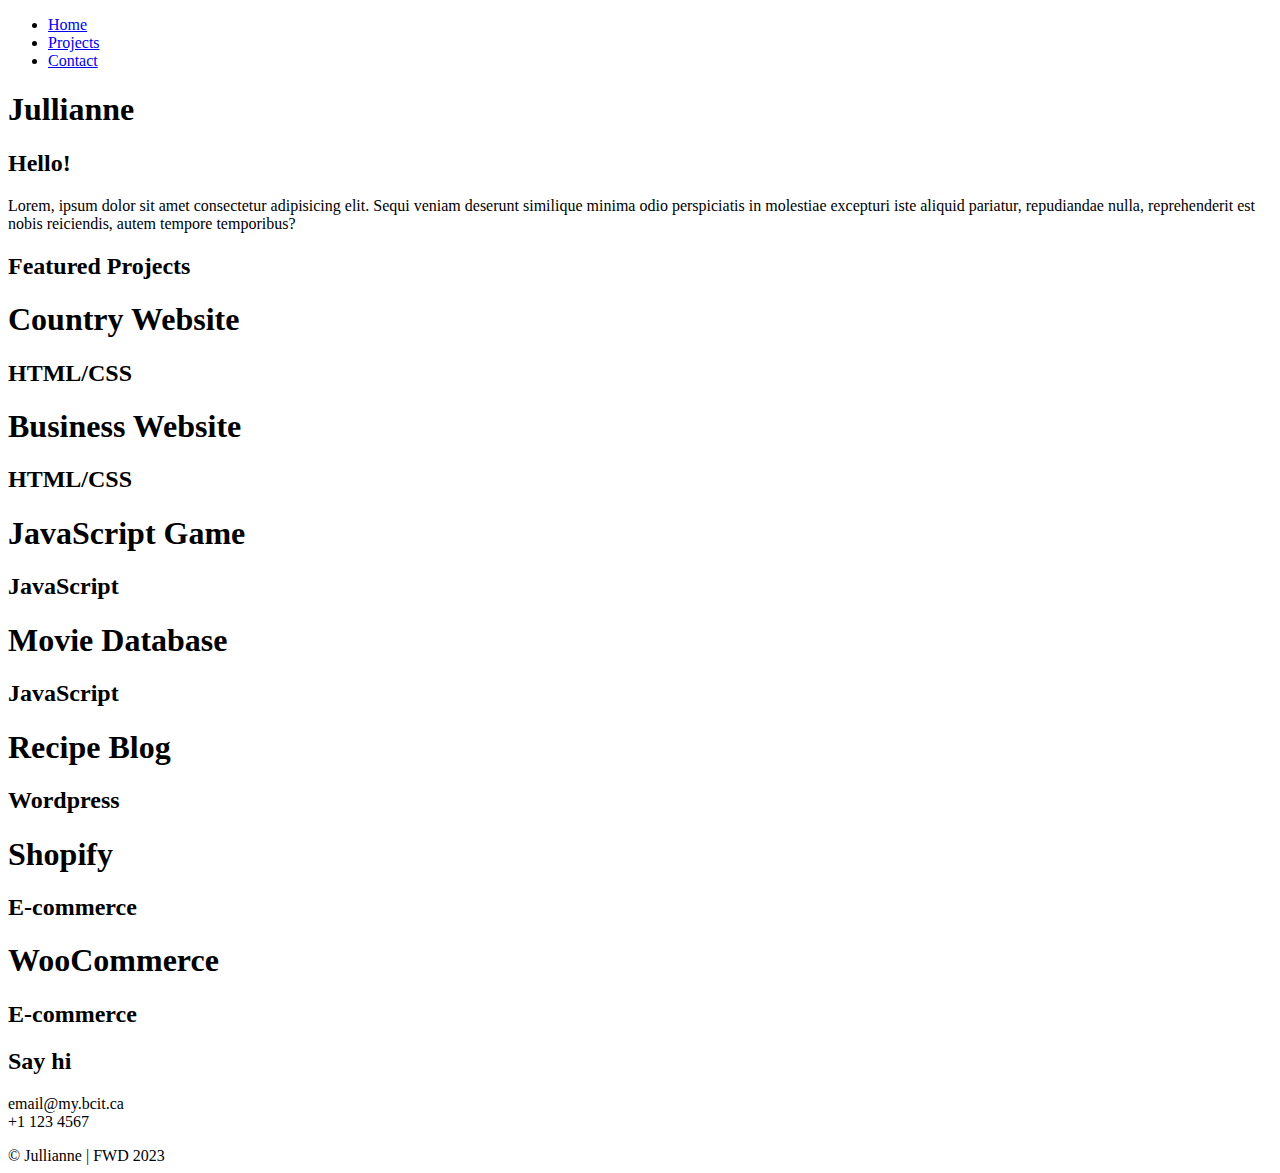
==== index.html @ 042ab546 "Add files via upload" ====
<!DOCTYPE html>
<html lang="en">
<head>
    <meta charset="UTF-8">
    <meta http-equiv="X-UA-Compatible" content="IE=edge">
    <meta name="viewport" content="width=device-width, initial-scale=1.0">
    <title>Jullianne</title>
    <link rel="preconnect" href="https://fonts.googleapis.com">
    <link rel="preconnect" href="https://fonts.gstatic.com" crossorigin>
    <link href="https://fonts.googleapis.com/css2?family=Martian+Mono:wght@400;700&family=Work+Sans&display=swap" rel="stylesheet">
    <link rel="stylesheet" href="styles/normalize-fwd-mod.css">
    <link rel="stylesheet" href="styles/styles.css">
   
</head>

<body>
    <header>
        <nav class="main-nav">
            <ul>
                <li><a href="#about">Home</a></li>
                <li><a href="#proj">Projects</a></li>
                <li><a href="#contact">Contact</a></li>
            </ul>
        </nav>
    </header>
    
    <main>
        <section id="about">
            <h1>Jullianne</h1>
            <h2>Hello!</h2>
            <p>Lorem, ipsum dolor sit amet consectetur adipisicing elit. Sequi veniam deserunt similique minima odio perspiciatis in molestiae excepturi iste aliquid pariatur, repudiandae nulla, reprehenderit est nobis reiciendis, autem tempore temporibus?</p>
        </section>

        <section id="proj">
            <h2>Featured Projects</h2>
            <article>
                <h1>Country Website</h1>
                <h2>HTML/CSS</h2>
            </article>
            <article>
                <h1>Business Website</h1>
                <h2>HTML/CSS</h2>
            </article>
            <article>
                <h1>JavaScript Game</h1>
                <h2>JavaScript</h2>
            </article>
            <article>
                <h1>Movie Database</h1>
                <h2>JavaScript</h2>
            </article>
            <article>
                <h1>Recipe Blog</h1>
                <h2>Wordpress</h2>
            </article>
            <article>
                <h1>Shopify</h1>
                <h2>E-commerce</h2>
            </article>
            <article>
                <h1>WooCommerce</h1>
                <h2>E-commerce</h2>
            </article>



            
        </section>

        <section id="contact">
            <h2>Say hi</h2>
            <p>email@my.bcit.ca<br>+1 123 4567</p>

        </section>


    </main>
    
    <footer>
        © Jullianne | FWD 2023
    </footer>

</body>

</html>
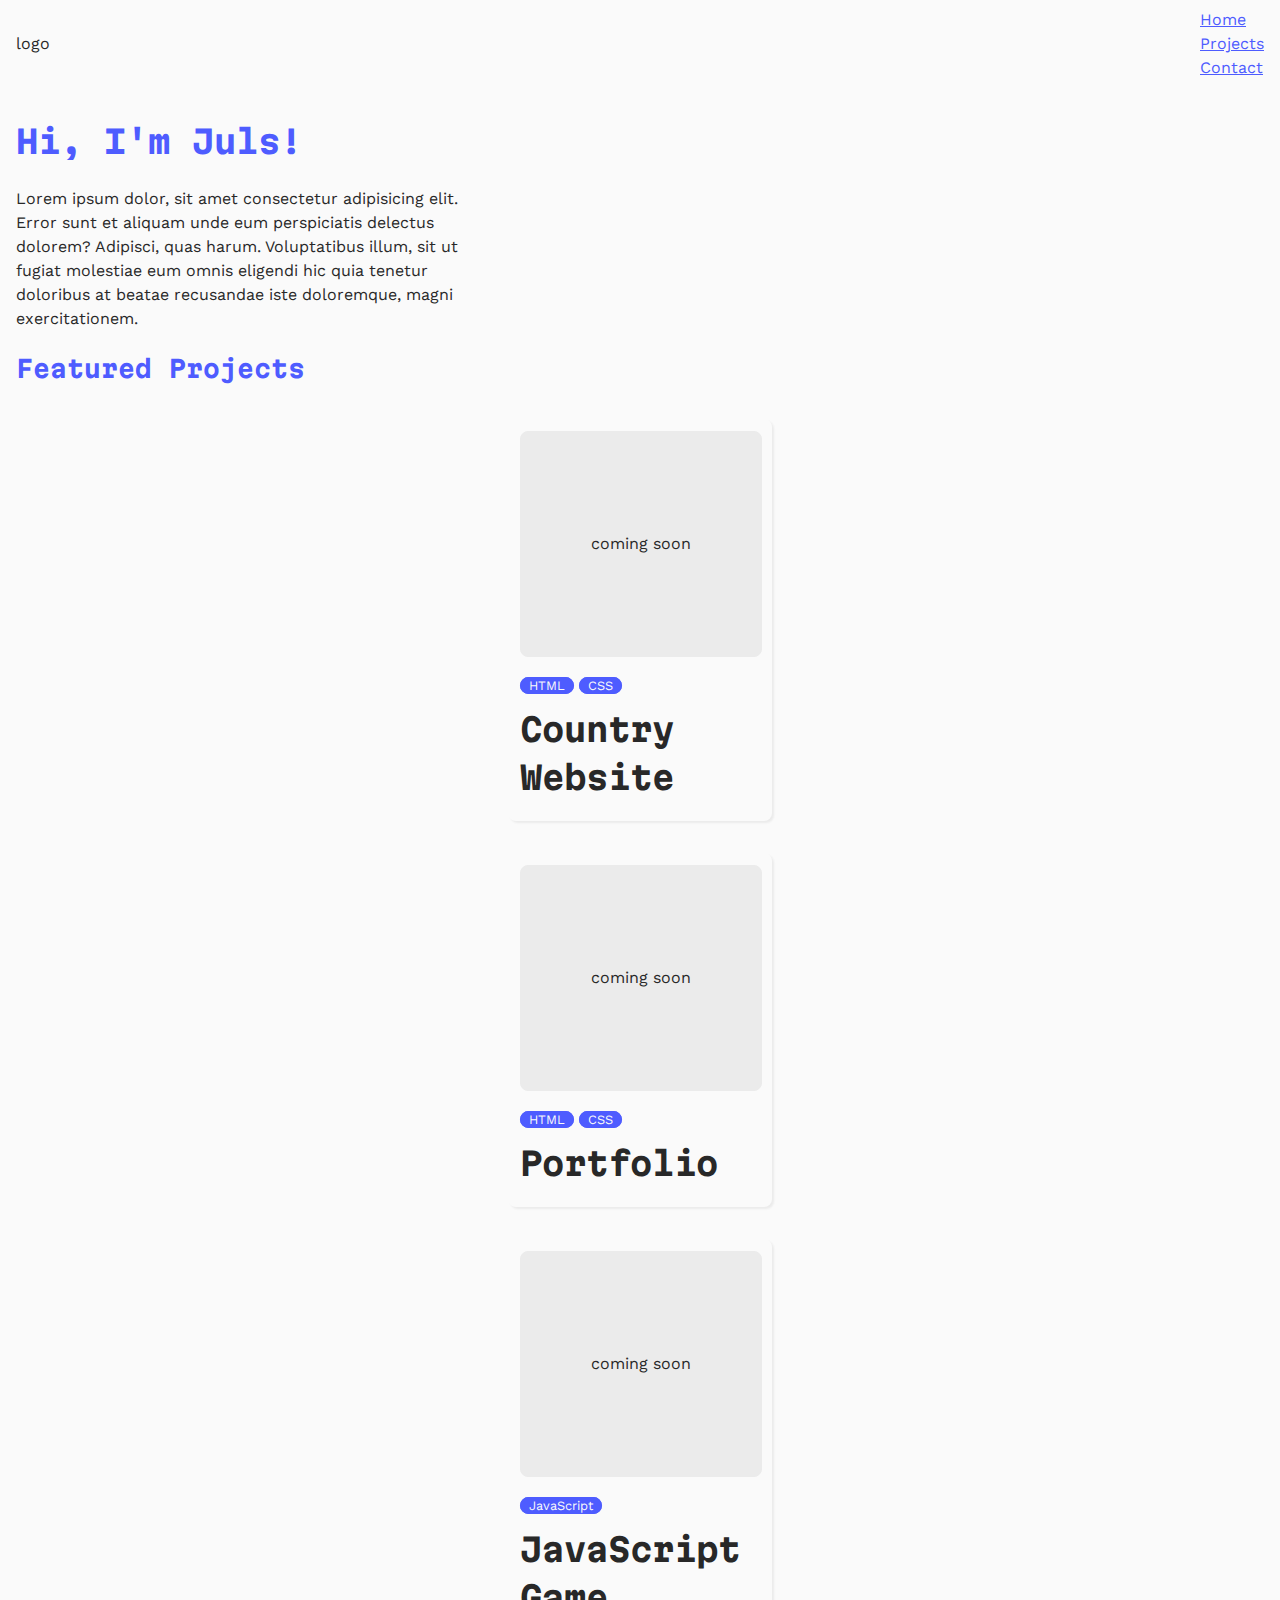
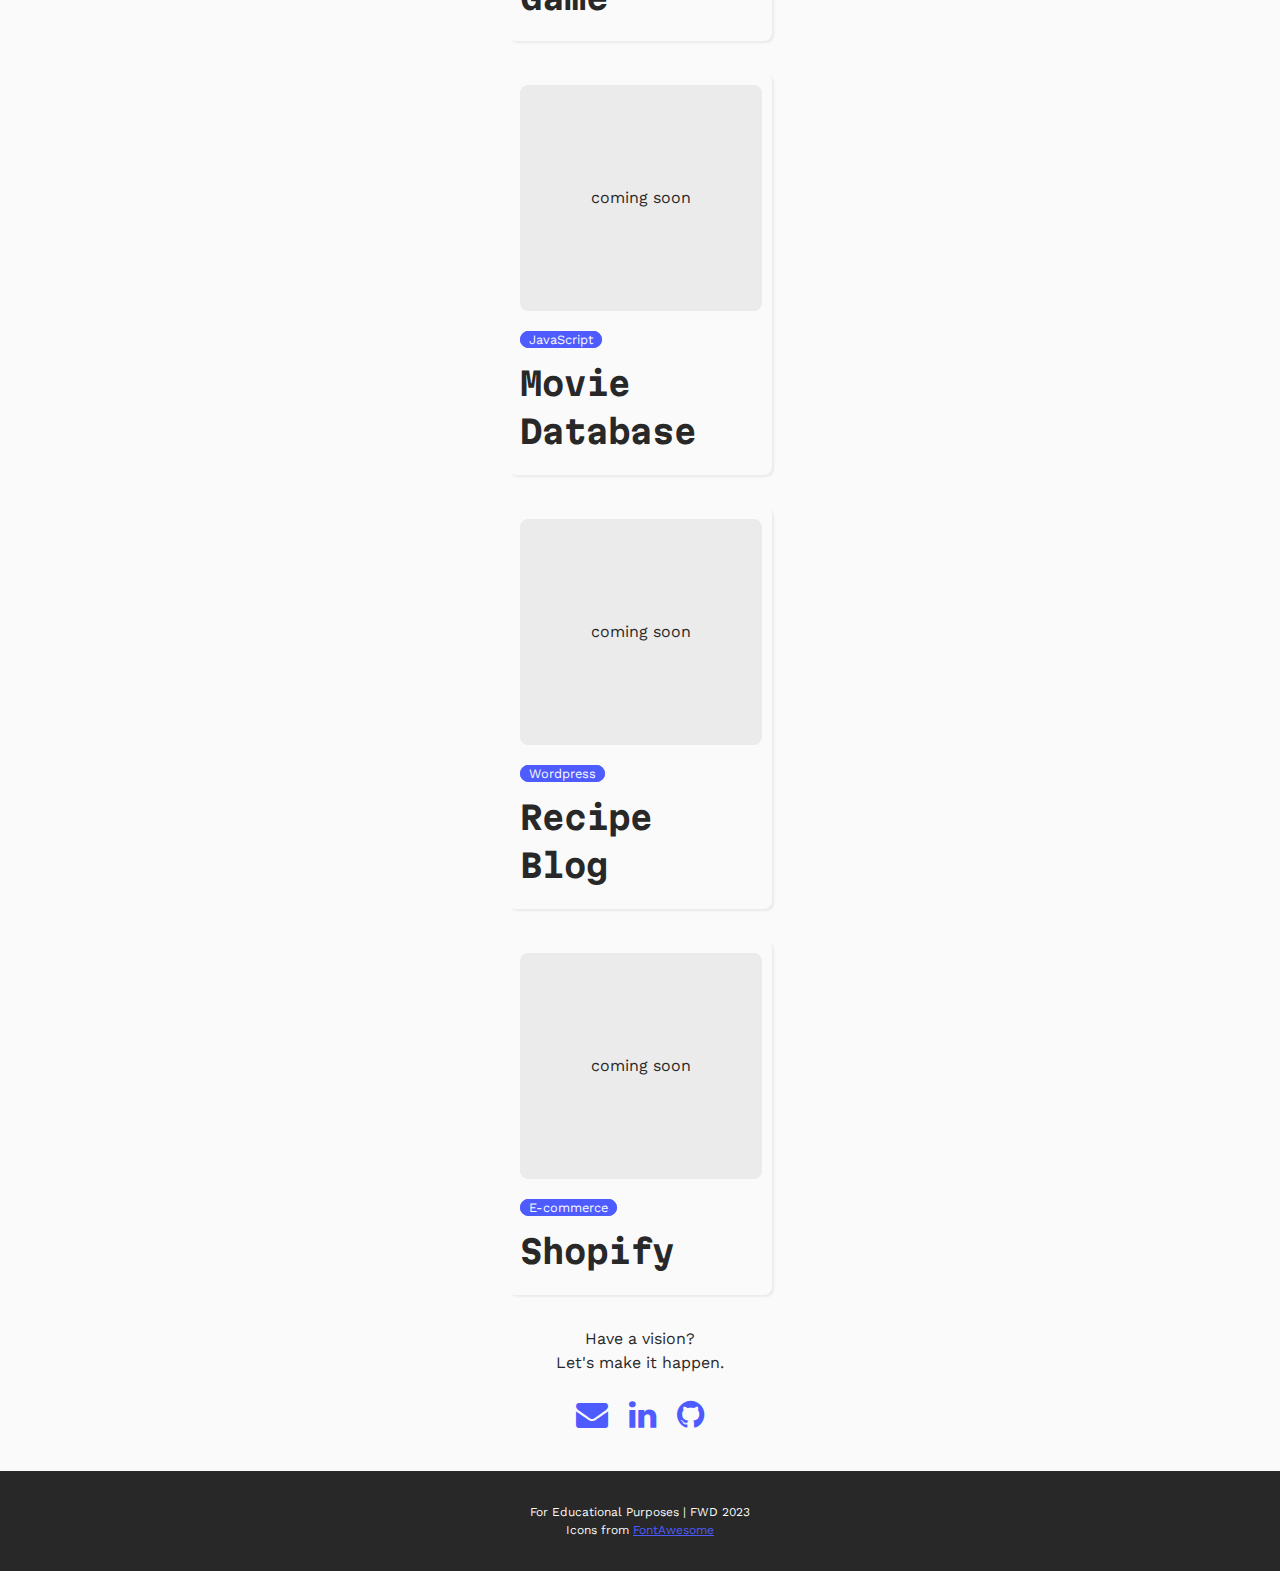
==== commit 862436fe: "Add project cards and edit contact section content" ====
--- a/index.html
+++ b/index.html
@@ -4,82 +4,98 @@
     <meta charset="UTF-8">
     <meta http-equiv="X-UA-Compatible" content="IE=edge">
     <meta name="viewport" content="width=device-width, initial-scale=1.0">
-    <title>Jullianne</title>
+    <title>Juls</title>
     <link rel="preconnect" href="https://fonts.googleapis.com">
     <link rel="preconnect" href="https://fonts.gstatic.com" crossorigin>
     <link href="https://fonts.googleapis.com/css2?family=Martian+Mono:wght@400;700&family=Work+Sans&display=swap" rel="stylesheet">
+    <link rel="stylesheet" href="https://cdnjs.cloudflare.com/ajax/libs/font-awesome/4.7.0/css/font-awesome.min.css">
     <link rel="stylesheet" href="styles/normalize-fwd-mod.css">
     <link rel="stylesheet" href="styles/styles.css">
    
 </head>
 
 <body>
-    <header>
-        <nav class="main-nav">
-            <ul>
-                <li><a href="#about">Home</a></li>
-                <li><a href="#proj">Projects</a></li>
-                <li><a href="#contact">Contact</a></li>
-            </ul>
-        </nav>
-    </header>
+    <div class="site-wrapper">
+
+        <header>
+            <p>logo</p>
+
+            <nav class="main-nav">
+                <ul class="nav-links" >
+                    <li><a href="#about">Home</a></li>
+                    <li><a href="#projects">Projects</a></li>
+                    <li><a href="#contact">Contact</a></li>
+                </ul>
+            </nav>
+        </header>
+        
+        <main>
+            <section id="about">
+                <h1>Hi, I'm Juls!</h1>
+                <p>Lorem ipsum dolor, sit amet consectetur adipisicing elit. Error sunt et aliquam unde eum perspiciatis delectus dolorem? Adipisci, quas harum. Voluptatibus illum, sit ut fugiat molestiae eum omnis eligendi hic quia tenetur doloribus at beatae recusandae iste doloremque, magni exercitationem.</p>
+
+                
+            </section>
     
-    <main>
-        <section id="about">
-            <h1>Jullianne</h1>
-            <h2>Hello!</h2>
-            <p>Lorem, ipsum dolor sit amet consectetur adipisicing elit. Sequi veniam deserunt similique minima odio perspiciatis in molestiae excepturi iste aliquid pariatur, repudiandae nulla, reprehenderit est nobis reiciendis, autem tempore temporibus?</p>
-        </section>
+            <section id="projects">
+                <h2>Featured Projects</h2>
+                    <article>
+                        <div class="proj-cover">coming soon</div>
+                        <span class="tag">HTML</span>
+                        <span class="tag">CSS</span>
+                        <h1>Country Website</h1>
+                    </article>
+                    <article>
+                        <div class="proj-cover">coming soon</div>
+                        <span class="tag">HTML</span>
+                        <span class="tag">CSS</span>
+                        <h1>Portfolio</h1>
+                    </article>
+                    <article>
+                        <div class="proj-cover">coming soon</div>
+                        <span class="tag">JavaScript</span>
+                        <h1>JavaScript Game</h1>
+                    </article>
+                    <article>
+                        <div class="proj-cover">coming soon</div>
+                        <span class="tag">JavaScript</span>
+                        <h1>Movie Database</h1>
+                    </article>
+                    <article>
+                        <div class="proj-cover">coming soon</div>
+                        <span class="tag">Wordpress</span>
+                        <h1>Recipe Blog</h1>
+                    </article>
+                    <article>
+                        <div class="proj-cover">coming soon</div>
+                        <span class="tag">E-commerce</span>
+                        <h1>Shopify</h1>
+                    </article>
+            </section>
+    
+            <section id="contact">
+                <p>Have a vision?<br>Let's make it happen.</p>
+    
+                <ul class="contact-icons">
+                    <li>
+                        <a href="#" class="fa fa-envelope"></a>
+                    </li>
+                    <li>
+                        <a href="#" class="fa fa-linkedin"></a>
+                    </li>
+                    <li>
+                        <a href="#" class="fa fa-github"></a>
+                    </li>
+                </ul>
+            </section>
+        </main>
+        
+        <footer>
+            For Educational Purposes | FWD 2023 <br>
+            Icons from <a href="https://fontawesome.com/">FontAwesome</a>
+        </footer>
 
-        <section id="proj">
-            <h2>Featured Projects</h2>
-            <article>
-                <h1>Country Website</h1>
-                <h2>HTML/CSS</h2>
-            </article>
-            <article>
-                <h1>Business Website</h1>
-                <h2>HTML/CSS</h2>
-            </article>
-            <article>
-                <h1>JavaScript Game</h1>
-                <h2>JavaScript</h2>
-            </article>
-            <article>
-                <h1>Movie Database</h1>
-                <h2>JavaScript</h2>
-            </article>
-            <article>
-                <h1>Recipe Blog</h1>
-                <h2>Wordpress</h2>
-            </article>
-            <article>
-                <h1>Shopify</h1>
-                <h2>E-commerce</h2>
-            </article>
-            <article>
-                <h1>WooCommerce</h1>
-                <h2>E-commerce</h2>
-            </article>
-
-
-
-            
-        </section>
-
-        <section id="contact">
-            <h2>Say hi</h2>
-            <p>email@my.bcit.ca<br>+1 123 4567</p>
-
-        </section>
-
-
-    </main>
-    
-    <footer>
-        © Jullianne | FWD 2023
-    </footer>
-
+    </div>
 </body>
 
 </html>--- a/styles/styles.css
+++ b/styles/styles.css
@@ -0,0 +1,130 @@
+
+/* TYPOGRAPHY */
+body {
+    background-color: #fafafa;
+    font-family: 'Work Sans', Arial, sans-serif;
+    font-size: 1rem;
+	font-weight: 400;
+	line-height: 1.5;
+    color: #282828;
+    margin: 0;
+}
+
+h1, h2, h3, h4, h5, h6 {
+    font-family: 'Martian Mono', monospace, 'Trebuchet MS', sans-serif;
+    color: #4e5cff;
+}
+
+/* GENERAL LINKS */
+a, a:visited {
+    color: #4e5cff;
+}
+
+a:hover, a:active {
+    color: #ff9500;
+}
+
+a:focus {
+    outline: 1px dashed #282828;
+        }
+
+/* LAYOUT */
+/* for large screens */
+.site-wrapper {
+	max-width: 120rem; 
+	margin: 0 auto;
+}
+
+/*--------------------- HEADER ----------------------*/
+
+/* HEADER NAV */
+header {
+    display: flex;
+    justify-content: space-between;
+    align-items: center;
+    padding: 0.5rem 1rem 0;
+}
+
+.main-nav ul {
+    list-style: none;
+    margin: 0;
+    padding: 0;
+}
+
+/* ---------------------- MAIN ----------------------*/
+main {
+    padding: 1rem;
+}
+/* SECTION: ABOUT */
+#about {
+    max-width: 30rem;
+}
+/* SECTION: PROJECTS */
+#projects {
+    margin: 1rem auto;
+}
+
+#projects article {
+    max-width: 15rem;
+    padding: 0.75rem;
+    margin: 2rem auto;
+    box-shadow: 2px 2px 2px #ebebeb;
+    border-radius: 0.5rem;
+}
+
+.proj-cover {
+    background-color: #ebebeb;
+    border: 1px solid #ebebeb;
+    border-radius: 0.5rem;
+    width: 15rem;
+    height: 14rem;
+    display: flex;
+    justify-content: center;
+    align-items: center;
+    margin-bottom: 1rem;
+}
+
+.tag {
+    background-color: #4e5cff;
+    border: 1px solid #4e5cff;
+    border-radius: 1rem;
+    color: #fafafa;
+    font-size: 0.8rem;
+    padding: 0 0.5rem;
+}
+
+#projects h1 {
+    color: #282828;
+    margin: 0.5rem auto;
+}
+
+/* SECTION: CONTACT */
+#contact {
+    text-align: center;
+    margin: 2rem auto 1rem;
+}
+
+.contact-icons {
+    margin: 0;
+    padding: 0;
+}
+.contact-icons li {
+    list-style: none;
+    display: inline;
+}
+
+.contact-icons a {
+    text-decoration: none;
+    font-size: 2rem;
+    padding: 0.5rem;
+}
+
+/* ---------------------- FOOTER ----------------------*/
+footer {
+    background-color: #282828;
+    color: #fafafa;
+    text-align: center;
+    font-size: 0.75rem;
+    padding: 2rem 0;
+    width: 100%;
+}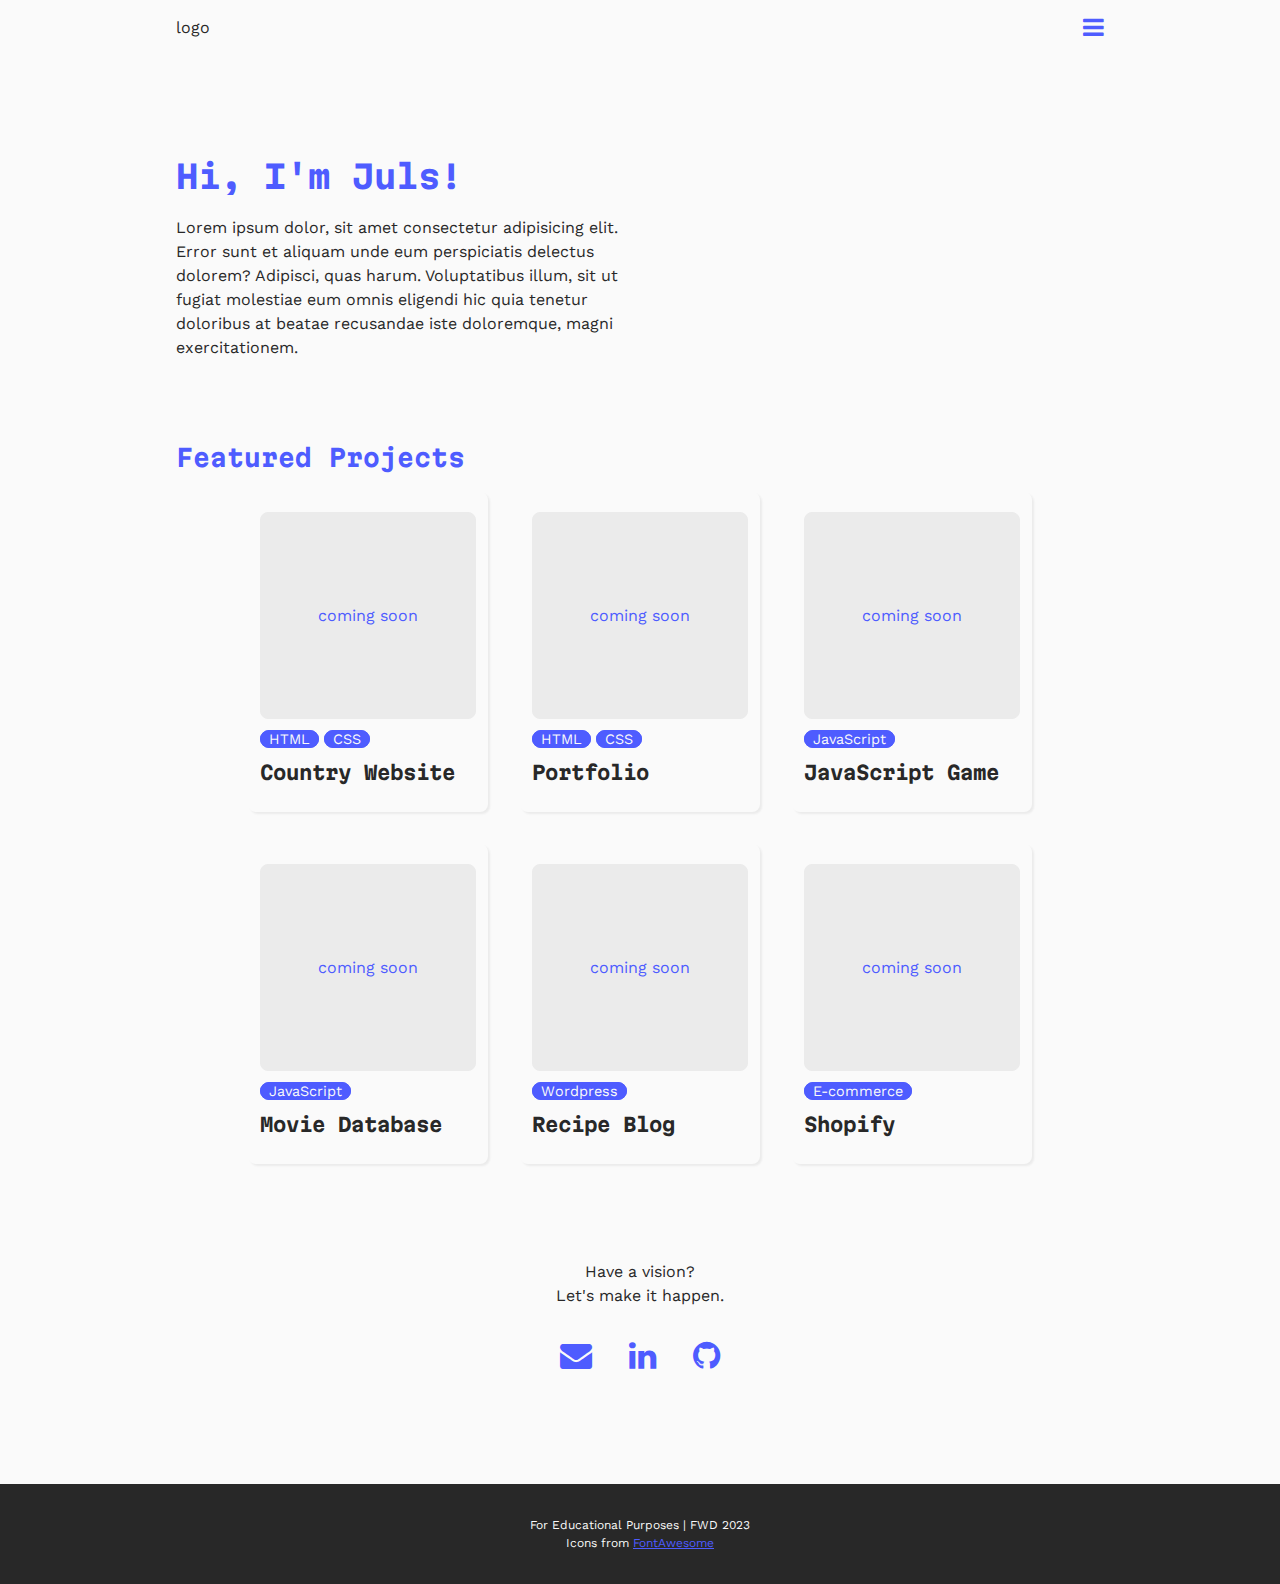
==== commit cf0feb9b: "Add mobile toggle navigation + js" ====
--- a/index.html
+++ b/index.html
@@ -18,59 +18,67 @@
     <div class="site-wrapper">
 
         <header>
-            <p>logo</p>
-
-            <nav class="main-nav">
-                <ul class="nav-links" >
-                    <li><a href="#about">Home</a></li>
+            <div class="site-header">
+                <p>logo</p>
+                
+                <!-- Derived from tutorial: https://www.w3schools.com/howto/howto_js_mobile_navbar.asp -->
+                <a href="javascript:void(0);" class="nav-btn" onclick="navFunc()">
+                <i class="fa fa-bars"></i>
+                </a>
+            </div>
+            
+            <nav id="nav-links" class="nav-links">
+                <ul >
+                    <li><a href="#about">About</a></li>
                     <li><a href="#projects">Projects</a></li>
                     <li><a href="#contact">Contact</a></li>
                 </ul>
             </nav>
+
         </header>
         
         <main>
             <section id="about">
                 <h1>Hi, I'm Juls!</h1>
                 <p>Lorem ipsum dolor, sit amet consectetur adipisicing elit. Error sunt et aliquam unde eum perspiciatis delectus dolorem? Adipisci, quas harum. Voluptatibus illum, sit ut fugiat molestiae eum omnis eligendi hic quia tenetur doloribus at beatae recusandae iste doloremque, magni exercitationem.</p>
-
-                
             </section>
     
             <section id="projects">
                 <h2>Featured Projects</h2>
+                <div class="proj-wrapper">
                     <article>
-                        <div class="proj-cover">coming soon</div>
+                        <a href="#" class="proj-cover">coming soon</a>
                         <span class="tag">HTML</span>
                         <span class="tag">CSS</span>
                         <h1>Country Website</h1>
                     </article>
                     <article>
-                        <div class="proj-cover">coming soon</div>
+                        <a href="#" class="proj-cover">coming soon</a>
                         <span class="tag">HTML</span>
                         <span class="tag">CSS</span>
                         <h1>Portfolio</h1>
                     </article>
                     <article>
-                        <div class="proj-cover">coming soon</div>
+                        <a href="#" class="proj-cover">coming soon</a>
                         <span class="tag">JavaScript</span>
                         <h1>JavaScript Game</h1>
                     </article>
                     <article>
-                        <div class="proj-cover">coming soon</div>
+                        <a href="#" class="proj-cover">coming soon</a>
                         <span class="tag">JavaScript</span>
                         <h1>Movie Database</h1>
                     </article>
                     <article>
-                        <div class="proj-cover">coming soon</div>
+                        <a href="#" class="proj-cover">coming soon</a>
                         <span class="tag">Wordpress</span>
                         <h1>Recipe Blog</h1>
                     </article>
                     <article>
-                        <div class="proj-cover">coming soon</div>
+                        <a href="#" class="proj-cover">coming soon</a>
                         <span class="tag">E-commerce</span>
                         <h1>Shopify</h1>
                     </article>
+                </div>
             </section>
     
             <section id="contact">
@@ -78,13 +86,13 @@
     
                 <ul class="contact-icons">
                     <li>
-                        <a href="#" class="fa fa-envelope"></a>
+                        <a href="mailto:name@sample.com" class="fa fa-envelope"></a>
                     </li>
                     <li>
-                        <a href="#" class="fa fa-linkedin"></a>
+                        <a href="https://linkedin.com" class="fa fa-linkedin"></a>
                     </li>
                     <li>
-                        <a href="#" class="fa fa-github"></a>
+                        <a href="https://github.com" class="fa fa-github"></a>
                     </li>
                 </ul>
             </section>
@@ -96,6 +104,8 @@
         </footer>
 
     </div>
+    <script src="scripts/script.js"></script>
+
 </body>
 
 </html>--- a/styles/styles.css
+++ b/styles/styles.css
@@ -13,6 +13,7 @@
 h1, h2, h3, h4, h5, h6 {
     font-family: 'Martian Mono', monospace, 'Trebuchet MS', sans-serif;
     color: #4e5cff;
+    margin: 0;
 }
 
 /* GENERAL LINKS */
@@ -26,7 +27,7 @@
 
 a:focus {
     outline: 1px dashed #282828;
-        }
+}
 
 /* LAYOUT */
 /* for large screens */
@@ -36,38 +37,69 @@
 }
 
 /*--------------------- HEADER ----------------------*/
-
-/* HEADER NAV */
-header {
+.site-header {
     display: flex;
     justify-content: space-between;
     align-items: center;
-    padding: 0.5rem 1rem 0;
+    padding: 0 1rem;
+}
+  
+.nav-btn {
+    font-size: 1.5rem;
+    display: block;
+    margin: 0;
+    padding: 0;
 }
 
-.main-nav ul {
+#nav-links {
+    display: none;
+    text-align: right;
+    margin: 0;
+    padding: 0 1rem;
+}
+
+.nav-links ul {
     list-style: none;
     margin: 0;
     padding: 0;
 }
 
+.nav-links li a {
+    font-family: 'Martian Mono', monospace, 'Trebuchet MS', sans-serif;
+    font-weight: 600;
+    font-size: 1rem;
+    text-decoration: none;
+}
+
+
 /* ---------------------- MAIN ----------------------*/
 main {
     padding: 1rem;
 }
+
 /* SECTION: ABOUT */
 #about {
     max-width: 30rem;
+    margin: 5rem 0;
 }
+
 /* SECTION: PROJECTS */
 #projects {
-    margin: 1rem auto;
+    margin: 0 auto;
 }
 
-#projects article {
-    max-width: 15rem;
+.proj-wrapper {
+    display: flex;
+    flex-wrap: wrap;
+    justify-content: center;
+    align-items: center;
+}
+
+.proj-wrapper article {
+    height: 20rem;
+    width: 15rem;
     padding: 0.75rem;
-    margin: 2rem auto;
+    margin: 1rem;
     box-shadow: 2px 2px 2px #ebebeb;
     border-radius: 0.5rem;
 }
@@ -76,32 +108,35 @@
     background-color: #ebebeb;
     border: 1px solid #ebebeb;
     border-radius: 0.5rem;
-    width: 15rem;
-    height: 14rem;
+    margin: 0.5rem 0;
+    width: 100%;
+    height: 70%;
     display: flex;
     justify-content: center;
     align-items: center;
-    margin-bottom: 1rem;
 }
-
+.proj-cover {
+    text-decoration: none;
+}
 .tag {
     background-color: #4e5cff;
     border: 1px solid #4e5cff;
     border-radius: 1rem;
     color: #fafafa;
-    font-size: 0.8rem;
+    font-size: 0.9rem;
     padding: 0 0.5rem;
 }
 
 #projects h1 {
     color: #282828;
     margin: 0.5rem auto;
+    font-size: 1.2rem;
 }
 
 /* SECTION: CONTACT */
 #contact {
     text-align: center;
-    margin: 2rem auto 1rem;
+    margin: 5rem 0;
 }
 
 .contact-icons {
@@ -116,8 +151,17 @@
 .contact-icons a {
     text-decoration: none;
     font-size: 2rem;
-    padding: 0.5rem;
+    padding: 1rem;
 }
+
+@media (min-width: 50em) {
+    header, main {
+        max-width: 75%;
+        margin: 0 auto;
+        align-items: center;
+    }
+}
+
 
 /* ---------------------- FOOTER ----------------------*/
 footer {
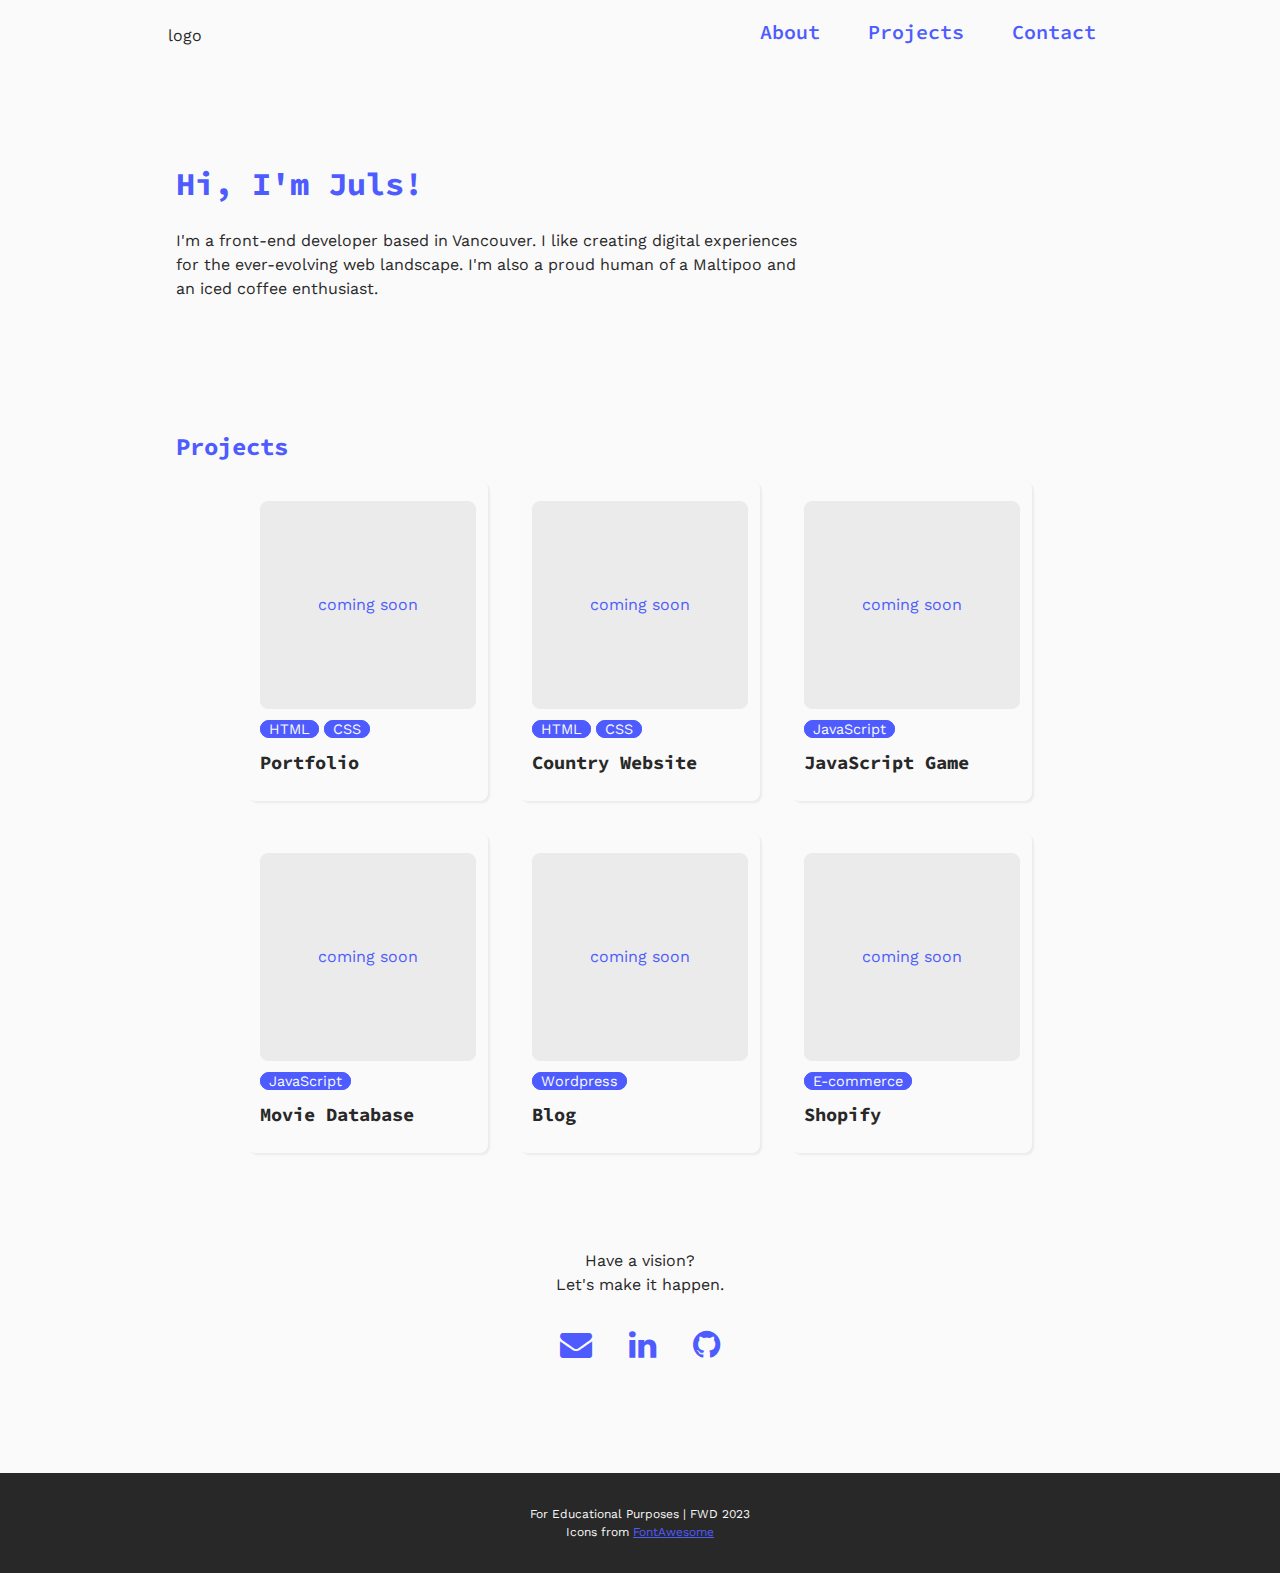
==== commit add932d5: "Edit general styling + nav toggle" ====
--- a/index.html
+++ b/index.html
@@ -4,10 +4,10 @@
     <meta charset="UTF-8">
     <meta http-equiv="X-UA-Compatible" content="IE=edge">
     <meta name="viewport" content="width=device-width, initial-scale=1.0">
-    <title>Juls</title>
+    <title>Jullianne's Landing Page</title>
     <link rel="preconnect" href="https://fonts.googleapis.com">
     <link rel="preconnect" href="https://fonts.gstatic.com" crossorigin>
-    <link href="https://fonts.googleapis.com/css2?family=Martian+Mono:wght@400;700&family=Work+Sans&display=swap" rel="stylesheet">
+    <link href="https://fonts.googleapis.com/css2?family=Source+Code+Pro&family=Work+Sans&display=swap" rel="stylesheet">
     <link rel="stylesheet" href="https://cdnjs.cloudflare.com/ajax/libs/font-awesome/4.7.0/css/font-awesome.min.css">
     <link rel="stylesheet" href="styles/normalize-fwd-mod.css">
     <link rel="stylesheet" href="styles/styles.css">
@@ -16,15 +16,14 @@
 
 <body>
     <div class="site-wrapper">
-
         <header>
             <div class="site-header">
                 <p>logo</p>
                 
-                <!-- Derived from tutorial: https://www.w3schools.com/howto/howto_js_mobile_navbar.asp -->
-                <a href="javascript:void(0);" class="nav-btn" onclick="navFunc()">
-                <i class="fa fa-bars"></i>
-                </a>
+                <button class="nav-btn" onclick="navFunc()">
+                    <i class="fa fa-bars"></i>
+                </button>
+                
             </div>
             
             <nav id="nav-links" class="nav-links">
@@ -34,55 +33,57 @@
                     <li><a href="#contact">Contact</a></li>
                 </ul>
             </nav>
-
+            
         </header>
         
         <main>
             <section id="about">
                 <h1>Hi, I'm Juls!</h1>
-                <p>Lorem ipsum dolor, sit amet consectetur adipisicing elit. Error sunt et aliquam unde eum perspiciatis delectus dolorem? Adipisci, quas harum. Voluptatibus illum, sit ut fugiat molestiae eum omnis eligendi hic quia tenetur doloribus at beatae recusandae iste doloremque, magni exercitationem.</p>
+                <p>I'm a front-end developer based in Vancouver. I like creating digital experiences for the ever-evolving web landscape. I'm also a proud human of a Maltipoo and an iced coffee enthusiast.</p>
             </section>
     
             <section id="projects">
-                <h2>Featured Projects</h2>
+                <h2>Projects</h2>
                 <div class="proj-wrapper">
                     <article>
                         <a href="#" class="proj-cover">coming soon</a>
                         <span class="tag">HTML</span>
                         <span class="tag">CSS</span>
-                        <h1>Country Website</h1>
+                        <h3>Portfolio</h3>
                     </article>
                     <article>
                         <a href="#" class="proj-cover">coming soon</a>
                         <span class="tag">HTML</span>
                         <span class="tag">CSS</span>
-                        <h1>Portfolio</h1>
+                        <h3>Country Website</h3>
                     </article>
                     <article>
                         <a href="#" class="proj-cover">coming soon</a>
                         <span class="tag">JavaScript</span>
-                        <h1>JavaScript Game</h1>
+                        <h3>JavaScript Game</h3>
                     </article>
                     <article>
                         <a href="#" class="proj-cover">coming soon</a>
                         <span class="tag">JavaScript</span>
-                        <h1>Movie Database</h1>
+                        <h3>Movie Database</h3>
                     </article>
                     <article>
                         <a href="#" class="proj-cover">coming soon</a>
                         <span class="tag">Wordpress</span>
-                        <h1>Recipe Blog</h1>
+                        <h3>Blog</h3>
                     </article>
                     <article>
                         <a href="#" class="proj-cover">coming soon</a>
                         <span class="tag">E-commerce</span>
-                        <h1>Shopify</h1>
+                        <h3>Shopify</h3>
                     </article>
                 </div>
             </section>
     
             <section id="contact">
-                <p>Have a vision?<br>Let's make it happen.</p>
+                <p>Have a vision?<br>
+                Let's make it happen.
+                </p>
     
                 <ul class="contact-icons">
                     <li>
@@ -104,8 +105,8 @@
         </footer>
 
     </div>
-    <script src="scripts/script.js"></script>
 
+<script src="scripts/script.js"></script>
 </body>
 
 </html>--- a/styles/styles.css
+++ b/styles/styles.css
@@ -7,13 +7,11 @@
 	font-weight: 400;
 	line-height: 1.5;
     color: #282828;
-    margin: 0;
 }
 
 h1, h2, h3, h4, h5, h6 {
-    font-family: 'Martian Mono', monospace, 'Trebuchet MS', sans-serif;
+    font-family: 'Source Code Pro', monospace;
     color: #4e5cff;
-    margin: 0;
 }
 
 /* GENERAL LINKS */
@@ -41,36 +39,61 @@
     display: flex;
     justify-content: space-between;
     align-items: center;
-    padding: 0 1rem;
+    margin: 0.5rem 0.5rem 0;
 }
   
 .nav-btn {
-    font-size: 1.5rem;
-    display: block;
+    background-color: #fafafa;
+    color: #4e5cff;
+    border: none;
+    font-size: 2rem;    
+    display: block; 
+    padding: 1rem;
     margin: 0;
-    padding: 0;
 }
 
-#nav-links {
+.nav-links {
     display: none;
     text-align: right;
-    margin: 0;
-    padding: 0 1rem;
 }
 
 .nav-links ul {
     list-style: none;
     margin: 0;
-    padding: 0;
+    padding: 0 0.5rem;
 }
 
 .nav-links li a {
-    font-family: 'Martian Mono', monospace, 'Trebuchet MS', sans-serif;
+    font-family: 'Source Code Pro', monospace;
     font-weight: 600;
-    font-size: 1rem;
+    font-size: 1.25rem;
     text-decoration: none;
+    margin: 0;
+    padding: 0.25rem 1rem;
+    
 }
 
+@media (min-width: 50em) {
+    header {
+        display: flex;
+        justify-content: space-between;
+        align-items: center;
+    }
+
+    .nav-btn {
+        display: none;
+    }
+    .nav-links {
+        display: block;
+        flex: 0 1 auto;
+    }
+    .nav-links ul {
+        display: flex;
+        justify-content: space-between;
+        align-items: center;
+        gap: 1rem;
+    }
+}
 
 /* ---------------------- MAIN ----------------------*/
 main {
@@ -79,13 +102,14 @@
 
 /* SECTION: ABOUT */
 #about {
-    max-width: 30rem;
-    margin: 5rem 0;
+    max-width: 40rem;
+    margin: 5rem 0 8rem;
 }
 
+
 /* SECTION: PROJECTS */
-#projects {
-    margin: 0 auto;
+#projects h2 {
+    margin: 0;
 }
 
 .proj-wrapper {
@@ -115,9 +139,11 @@
     justify-content: center;
     align-items: center;
 }
+
 .proj-cover {
     text-decoration: none;
 }
+
 .tag {
     background-color: #4e5cff;
     border: 1px solid #4e5cff;
@@ -127,16 +153,15 @@
     padding: 0 0.5rem;
 }
 
-#projects h1 {
+#projects h3 {
     color: #282828;
     margin: 0.5rem auto;
-    font-size: 1.2rem;
 }
 
 /* SECTION: CONTACT */
 #contact {
     text-align: center;
-    margin: 5rem 0;
+    margin: 5rem auto;
 }
 
 .contact-icons {
@@ -162,7 +187,6 @@
     }
 }
 
-
 /* ---------------------- FOOTER ----------------------*/
 footer {
     background-color: #282828;
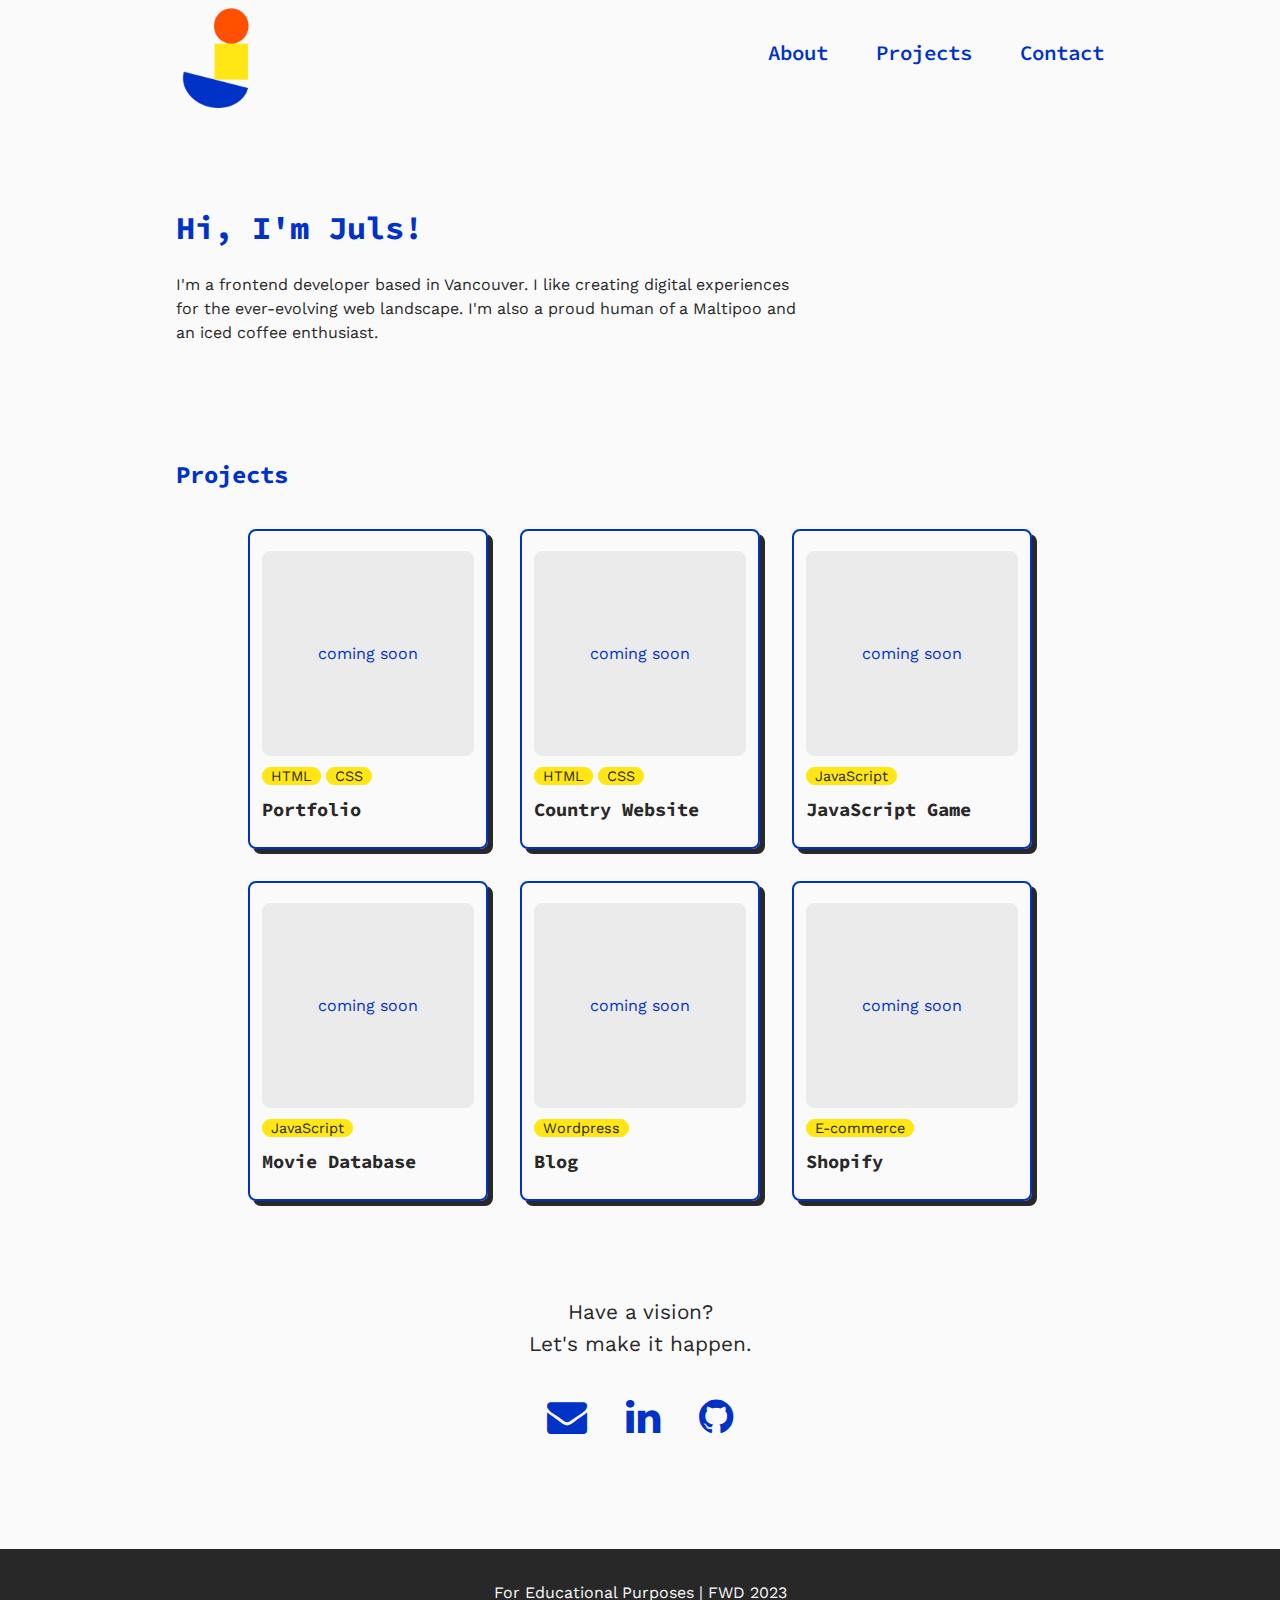
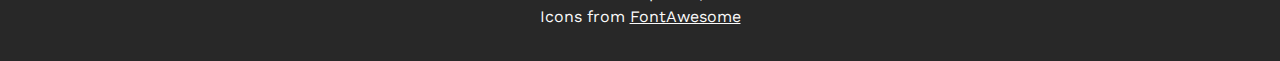
==== commit 68c10926: "Edit general styling + add favicon and site logo" ====
--- a/index.html
+++ b/index.html
@@ -5,21 +5,41 @@
     <meta http-equiv="X-UA-Compatible" content="IE=edge">
     <meta name="viewport" content="width=device-width, initial-scale=1.0">
     <title>Jullianne's Landing Page</title>
+    <!-- favicon -->
+    <link rel="apple-touch-icon-precomposed" sizes="57x57" href="assets/apple-touch-icon-57x57.png">
+    <link rel="apple-touch-icon-precomposed" sizes="114x114" href="assets/apple-touch-icon-114x114.png">
+    <link rel="apple-touch-icon-precomposed" sizes="72x72" href="assets/apple-touch-icon-72x72.png">
+    <link rel="apple-touch-icon-precomposed" sizes="144x144" href="assets/apple-touch-icon-144x144.png">
+    <link rel="apple-touch-icon-precomposed" sizes="60x60" href="assets/apple-touch-icon-60x60.png">
+    <link rel="apple-touch-icon-precomposed" sizes="120x120" href="assets/apple-touch-icon-120x120.png">
+    <link rel="apple-touch-icon-precomposed" sizes="76x76" href="assets/apple-touch-icon-76x76.png">
+    <link rel="apple-touch-icon-precomposed" sizes="152x152" href="assets/apple-touch-icon-152x152.png">
+    <link rel="icon" type="image/png" href="assets/favicon-196x196.png" sizes="196x196">
+    <link rel="icon" type="image/png" href="assets/favicon-96x96.png" sizes="96x96">
+    <link rel="icon" type="image/png" href="assets/favicon-32x32.png" sizes="32x32">
+    <link rel="icon" type="image/png" href="assets/favicon-16x16.png" sizes="16x16">
+    <link rel="icon" type="image/png" href="assets/favicon-128.png" sizes="128x128">
+    <meta name="application-name" content="&nbsp;">
+    <meta name="msapplication-TileColor" content="#FFFFFF">
+    <meta name="msapplication-TileImage" content="mstile-144x144.png">
+    <meta name="msapplication-square70x70logo" content="mstile-70x70.png">
+    <meta name="msapplication-square150x150logo" content="mstile-150x150.png">
+    <meta name="msapplication-wide310x150logo" content="mstile-310x150.png">
+    <meta name="msapplication-square310x310logo" content="mstile-310x310.png">    
+    <!-- favicon end -->
     <link rel="preconnect" href="https://fonts.googleapis.com">
     <link rel="preconnect" href="https://fonts.gstatic.com" crossorigin>
     <link href="https://fonts.googleapis.com/css2?family=Source+Code+Pro&family=Work+Sans&display=swap" rel="stylesheet">
     <link rel="stylesheet" href="https://cdnjs.cloudflare.com/ajax/libs/font-awesome/4.7.0/css/font-awesome.min.css">
     <link rel="stylesheet" href="styles/normalize-fwd-mod.css">
     <link rel="stylesheet" href="styles/styles.css">
-   
 </head>
 
 <body>
     <div class="site-wrapper">
         <header>
-            <div class="site-header">
-                <p>logo</p>
-                
+            <div class="site-header"> 
+                <img class="site-logo" src="assets/site-logo.png" alt="Site Logo" width="100" height="100">               
                 <button class="nav-btn" onclick="navFunc()">
                     <i class="fa fa-bars"></i>
                 </button>
@@ -37,12 +57,12 @@
         </header>
         
         <main>
-            <section id="about">
+            <section id="about" class="about">
                 <h1>Hi, I'm Juls!</h1>
-                <p>I'm a front-end developer based in Vancouver. I like creating digital experiences for the ever-evolving web landscape. I'm also a proud human of a Maltipoo and an iced coffee enthusiast.</p>
+                <p>I'm a frontend developer based in Vancouver. I like creating digital experiences for the ever-evolving web landscape. I'm also a proud human of a Maltipoo and an iced coffee enthusiast.</p>
             </section>
     
-            <section id="projects">
+            <section id="projects" class="projects">
                 <h2>Projects</h2>
                 <div class="proj-wrapper">
                     <article>
@@ -80,7 +100,7 @@
                 </div>
             </section>
     
-            <section id="contact">
+            <section id="contact" class="contact">
                 <p>Have a vision?<br>
                 Let's make it happen.
                 </p>
@@ -103,9 +123,7 @@
             For Educational Purposes | FWD 2023 <br>
             Icons from <a href="https://fontawesome.com/">FontAwesome</a>
         </footer>
-
     </div>
-
 <script src="scripts/script.js"></script>
 </body>
 
--- a/styles/styles.css
+++ b/styles/styles.css
@@ -11,16 +11,16 @@
 
 h1, h2, h3, h4, h5, h6 {
     font-family: 'Source Code Pro', monospace;
-    color: #4e5cff;
+    color: #0032c8;
 }
 
 /* GENERAL LINKS */
 a, a:visited {
-    color: #4e5cff;
+    color: #0032c8;
 }
 
 a:hover, a:active {
-    color: #ff9500;
+    color: #ff5000;
 }
 
 a:focus {
@@ -41,10 +41,14 @@
     align-items: center;
     margin: 0.5rem 0.5rem 0;
 }
-  
+
+.site-logo {
+    flex: 0 1 auto;
+}
+
 .nav-btn {
     background-color: #fafafa;
-    color: #4e5cff;
+    color: #0032c8;
     border: none;
     font-size: 2rem;    
     display: block; 
@@ -59,18 +63,16 @@
 
 .nav-links ul {
     list-style: none;
+    padding-right: 0.5rem;
     margin: 0;
-    padding: 0 0.5rem;
 }
 
 .nav-links li a {
     font-family: 'Source Code Pro', monospace;
     font-weight: 600;
-    font-size: 1.25rem;
+    font-size: 1.3rem;
     text-decoration: none;
-    margin: 0;
-    padding: 0.25rem 1rem;
-    
+    padding: 0.5rem 1rem;    
 }
 
 @media (min-width: 50em) {
@@ -83,15 +85,18 @@
     .nav-btn {
         display: none;
     }
+
     .nav-links {
         display: block;
         flex: 0 1 auto;
     }
+
     .nav-links ul {
         display: flex;
         justify-content: space-between;
         align-items: center;
         gap: 1rem;
+        padding: 0;
     }
 }
 
@@ -103,15 +108,10 @@
 /* SECTION: ABOUT */
 #about {
     max-width: 40rem;
-    margin: 5rem 0 8rem;
-}
-
+    margin: 5rem 0 7rem;
+}
 
 /* SECTION: PROJECTS */
-#projects h2 {
-    margin: 0;
-}
-
 .proj-wrapper {
     display: flex;
     flex-wrap: wrap;
@@ -120,18 +120,20 @@
 }
 
 .proj-wrapper article {
+    border: 2px solid #0032c8;
+    border-radius: 0.5rem;
+    box-shadow: 5px 5px #282828;
     height: 20rem;
     width: 15rem;
     padding: 0.75rem;
     margin: 1rem;
-    box-shadow: 2px 2px 2px #ebebeb;
-    border-radius: 0.5rem;
 }
 
 .proj-cover {
     background-color: #ebebeb;
     border: 1px solid #ebebeb;
     border-radius: 0.5rem;
+    text-decoration: none;
     margin: 0.5rem 0;
     width: 100%;
     height: 70%;
@@ -140,15 +142,11 @@
     align-items: center;
 }
 
-.proj-cover {
-    text-decoration: none;
-}
-
 .tag {
-    background-color: #4e5cff;
-    border: 1px solid #4e5cff;
+    background-color: #ffe614;
+    border: 1px solid #ffe614;
     border-radius: 1rem;
-    color: #fafafa;
+    color: #282828;
     font-size: 0.9rem;
     padding: 0 0.5rem;
 }
@@ -162,12 +160,14 @@
 #contact {
     text-align: center;
     margin: 5rem auto;
+    font-size: 1.3rem;
 }
 
 .contact-icons {
     margin: 0;
     padding: 0;
 }
+
 .contact-icons li {
     list-style: none;
     display: inline;
@@ -175,7 +175,7 @@
 
 .contact-icons a {
     text-decoration: none;
-    font-size: 2rem;
+    font-size: 2.5rem;
     padding: 1rem;
 }
 
@@ -195,4 +195,14 @@
     font-size: 0.75rem;
     padding: 2rem 0;
     width: 100%;
-}+}
+
+footer a {
+    color: #fafafa;
+}
+
+@media (min-width: 50em) {
+    footer {
+        font-size: 1rem;
+    }
+}
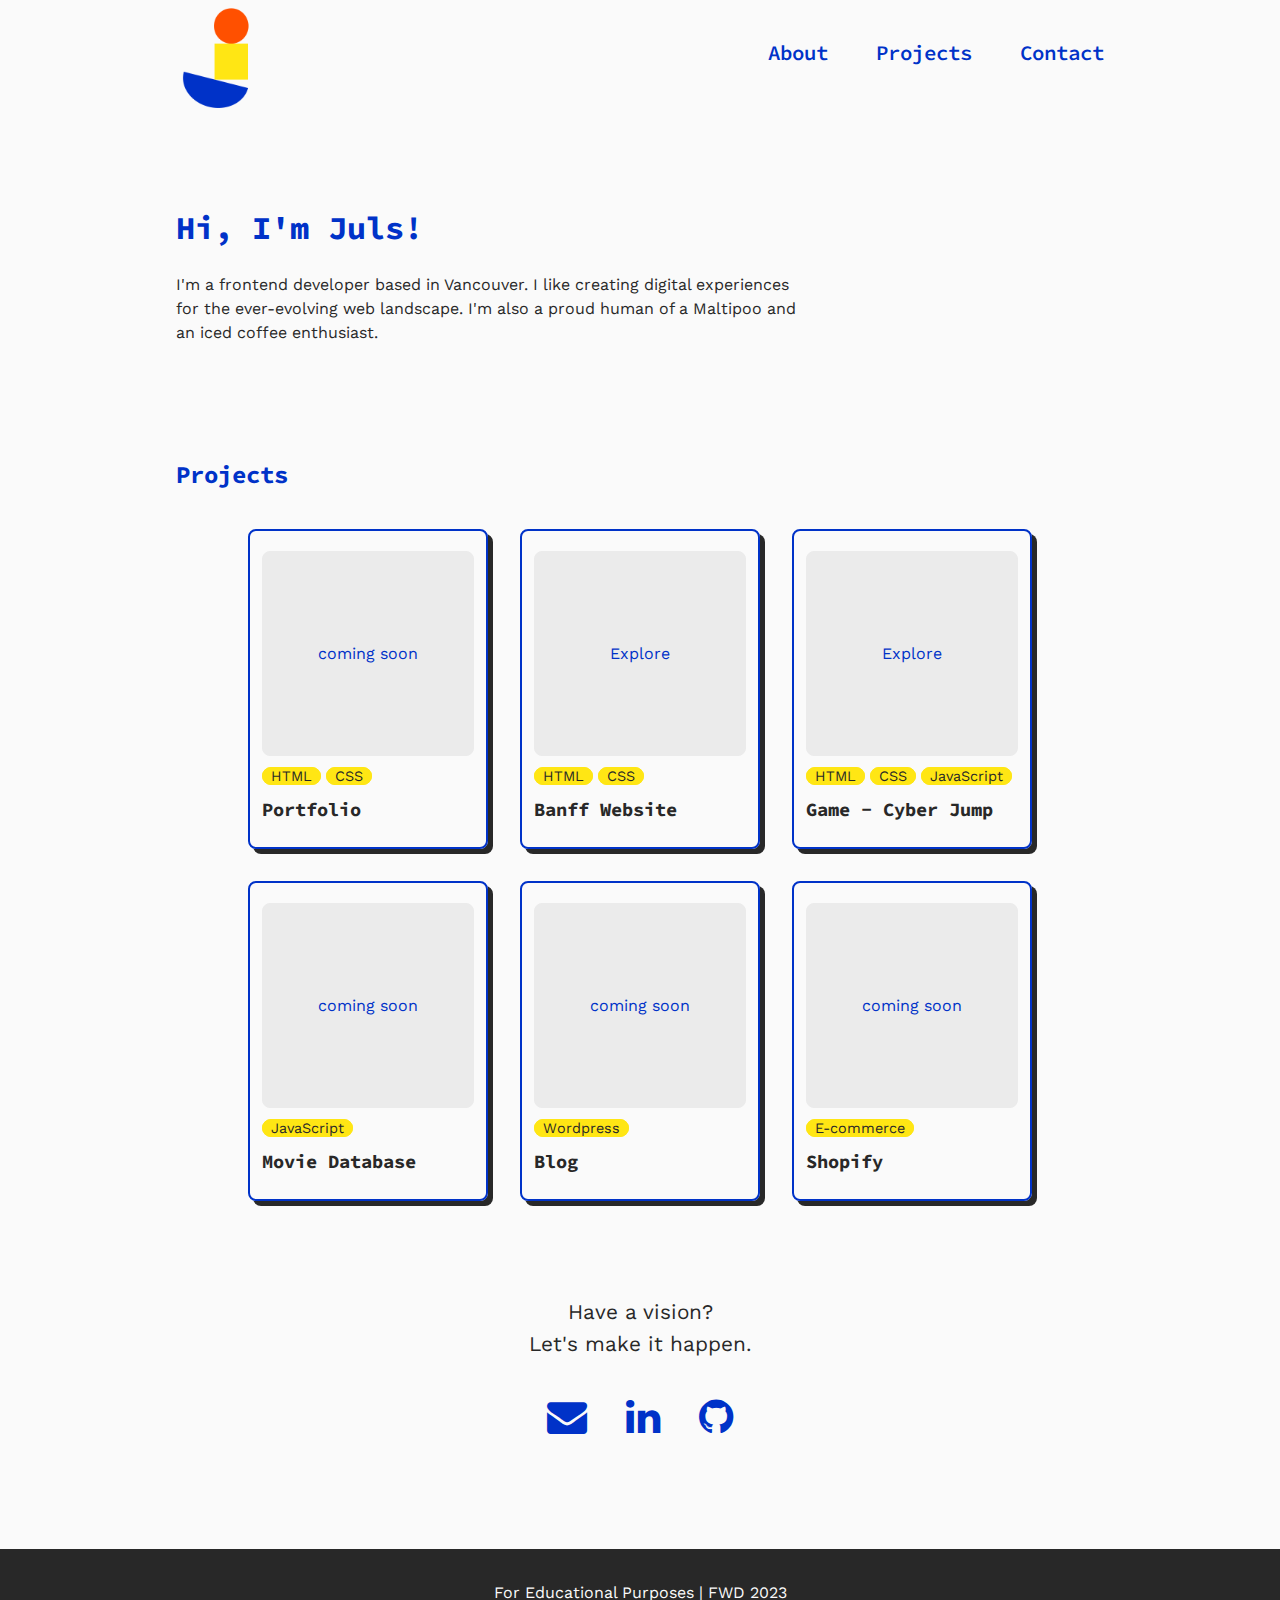
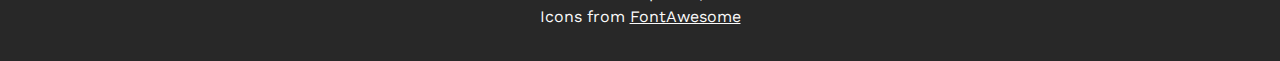
==== commit 503d7943: "Add links to projects" ====
--- a/index.html
+++ b/index.html
@@ -72,15 +72,17 @@
                         <h3>Portfolio</h3>
                     </article>
                     <article>
-                        <a href="#" class="proj-cover">coming soon</a>
+                        <a href="banff-website/index.html" class="proj-cover">Explore</a>
                         <span class="tag">HTML</span>
                         <span class="tag">CSS</span>
-                        <h3>Country Website</h3>
+                        <h3>Banff Website</h3>
                     </article>
                     <article>
-                        <a href="#" class="proj-cover">coming soon</a>
+                        <a href="cyber-jump/index.html" class="proj-cover">Explore</a>
+                        <span class="tag">HTML</span>
+                        <span class="tag">CSS</span>
                         <span class="tag">JavaScript</span>
-                        <h3>JavaScript Game</h3>
+                        <h3>Game - Cyber Jump</h3>
                     </article>
                     <article>
                         <a href="#" class="proj-cover">coming soon</a>
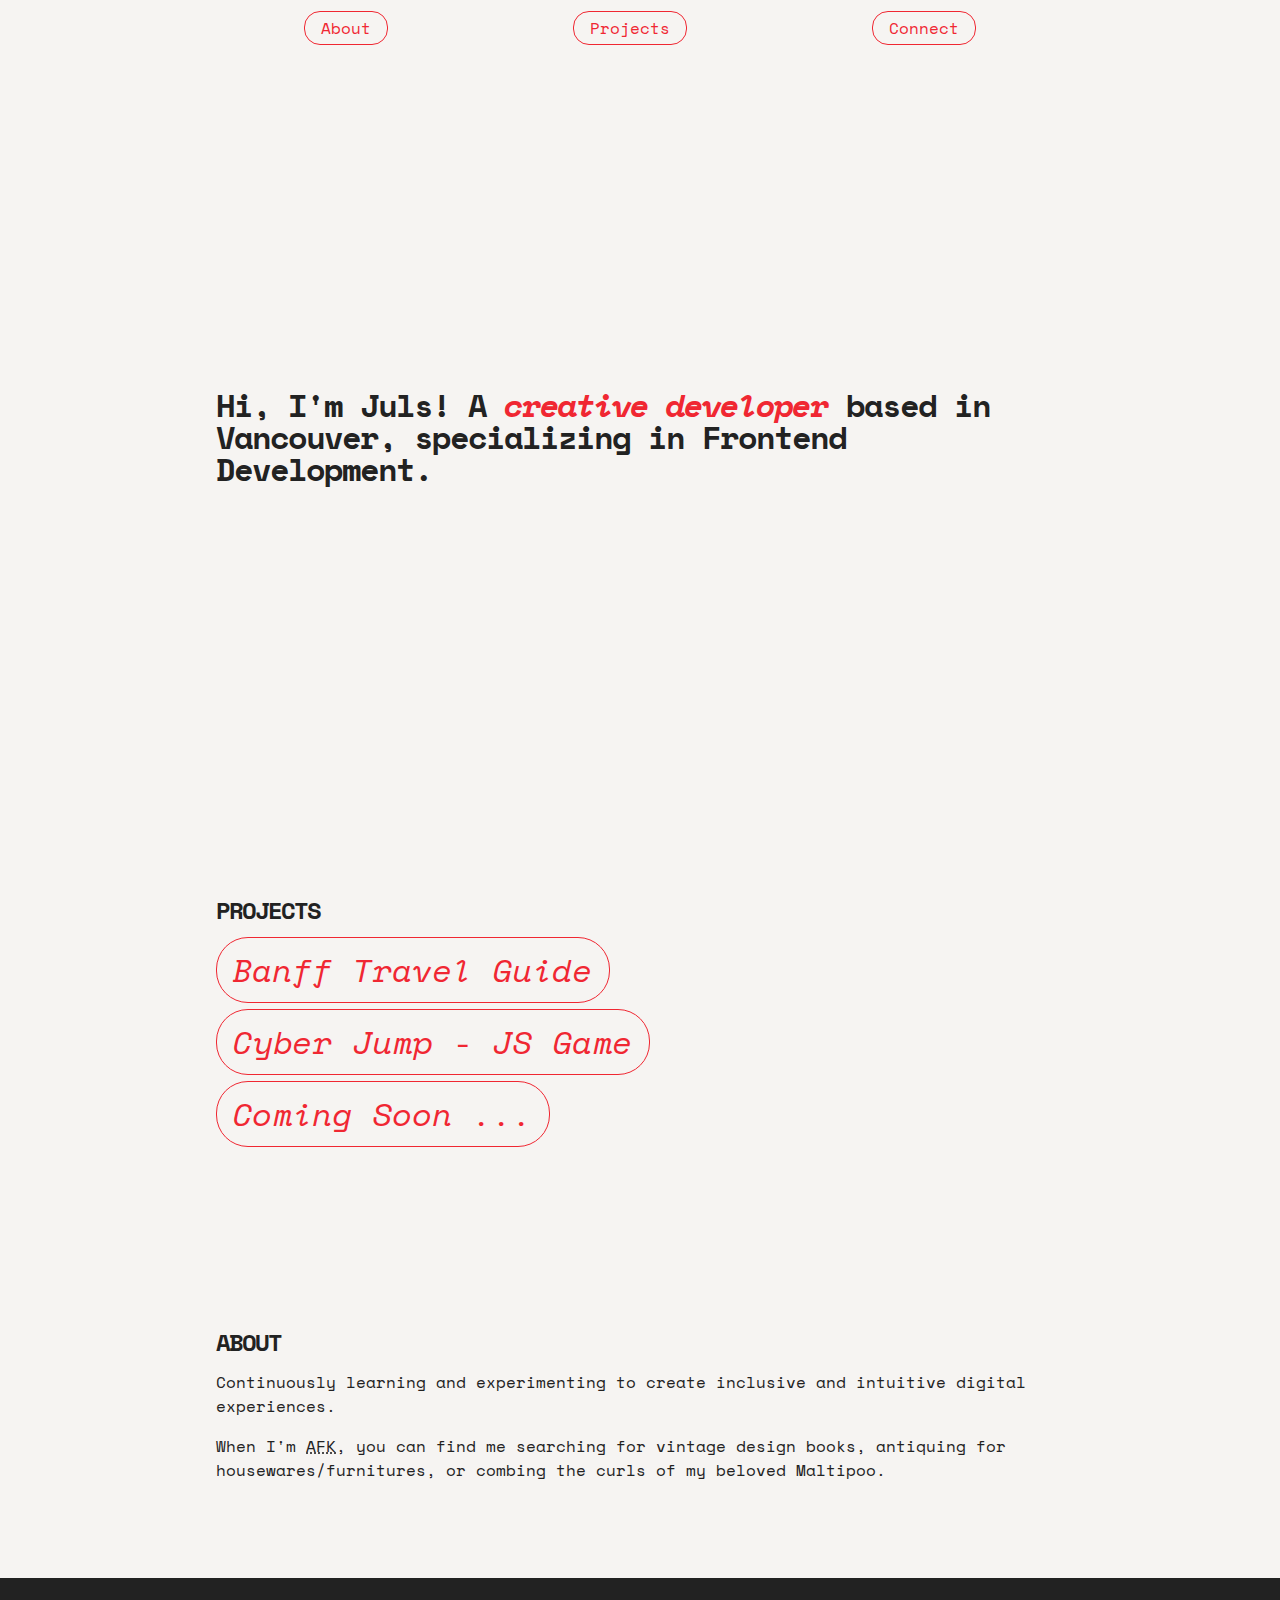
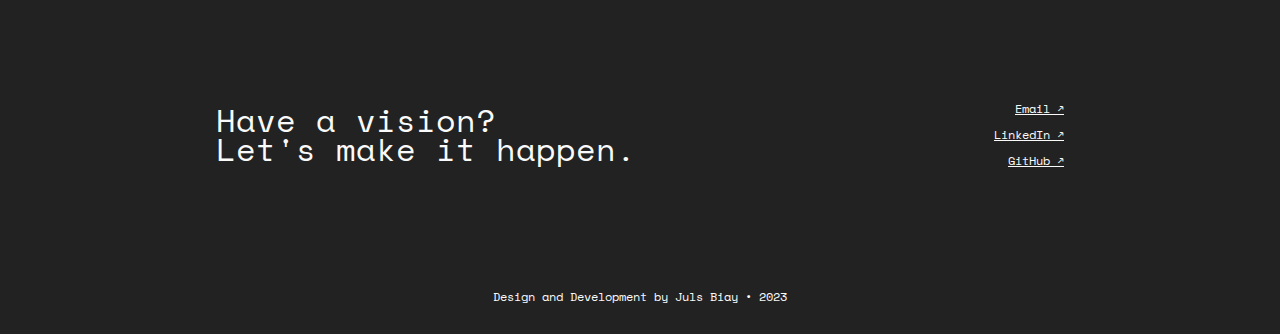
==== commit bd1dc156: "Update content and general styling" ====
--- a/index.html
+++ b/index.html
@@ -4,7 +4,7 @@
     <meta charset="UTF-8">
     <meta http-equiv="X-UA-Compatible" content="IE=edge">
     <meta name="viewport" content="width=device-width, initial-scale=1.0">
-    <title>Jullianne's Landing Page</title>
+    <title>JULS | Creative Developer</title>
     <!-- favicon -->
     <link rel="apple-touch-icon-precomposed" sizes="57x57" href="assets/apple-touch-icon-57x57.png">
     <link rel="apple-touch-icon-precomposed" sizes="114x114" href="assets/apple-touch-icon-114x114.png">
@@ -29,104 +29,65 @@
     <!-- favicon end -->
     <link rel="preconnect" href="https://fonts.googleapis.com">
     <link rel="preconnect" href="https://fonts.gstatic.com" crossorigin>
-    <link href="https://fonts.googleapis.com/css2?family=Source+Code+Pro&family=Work+Sans&display=swap" rel="stylesheet">
-    <link rel="stylesheet" href="https://cdnjs.cloudflare.com/ajax/libs/font-awesome/4.7.0/css/font-awesome.min.css">
+    <link href="https://fonts.googleapis.com/css2?family=Poppins&family=Space+Mono:ital@0;1&display=swap" rel="stylesheet">
     <link rel="stylesheet" href="styles/normalize-fwd-mod.css">
-    <link rel="stylesheet" href="styles/styles.css">
+    <link rel="stylesheet" href="styles/style.css">
 </head>
 
 <body>
     <div class="site-wrapper">
         <header>
-            <div class="site-header"> 
-                <img class="site-logo" src="assets/site-logo.png" alt="Site Logo" width="100" height="100">               
-                <button class="nav-btn" onclick="navFunc()">
-                    <i class="fa fa-bars"></i>
-                </button>
-                
-            </div>
-            
-            <nav id="nav-links" class="nav-links">
-                <ul >
+            <nav>
+                <ul class="site-links">
                     <li><a href="#about">About</a></li>
                     <li><a href="#projects">Projects</a></li>
-                    <li><a href="#contact">Contact</a></li>
+                    <li><a href="#connect">Connect</a></li>
                 </ul>
             </nav>
-            
         </header>
         
         <main>
-            <section id="about" class="about">
-                <h1>Hi, I'm Juls!</h1>
-                <p>I'm a frontend developer based in Vancouver. I like creating digital experiences for the ever-evolving web landscape. I'm also a proud human of a Maltipoo and an iced coffee enthusiast.</p>
+            <section id="hero" class="hero">
+                <h1>Hi, I'm Juls! A <span>creative&nbsp;developer </span> based in Vancouver, specializing in Frontend Development.</h1>
+
             </section>
-    
+            
             <section id="projects" class="projects">
                 <h2>Projects</h2>
-                <div class="proj-wrapper">
-                    <article>
-                        <a href="#" class="proj-cover">coming soon</a>
-                        <span class="tag">HTML</span>
-                        <span class="tag">CSS</span>
-                        <h3>Portfolio</h3>
-                    </article>
-                    <article>
-                        <a href="banff-website/index.html" class="proj-cover">Explore</a>
-                        <span class="tag">HTML</span>
-                        <span class="tag">CSS</span>
-                        <h3>Banff Website</h3>
-                    </article>
-                    <article>
-                        <a href="cyber-jump/index.html" class="proj-cover">Explore</a>
-                        <span class="tag">HTML</span>
-                        <span class="tag">CSS</span>
-                        <span class="tag">JavaScript</span>
-                        <h3>Game - Cyber Jump</h3>
-                    </article>
-                    <article>
-                        <a href="#" class="proj-cover">coming soon</a>
-                        <span class="tag">JavaScript</span>
-                        <h3>Movie Database</h3>
-                    </article>
-                    <article>
-                        <a href="#" class="proj-cover">coming soon</a>
-                        <span class="tag">Wordpress</span>
-                        <h3>Blog</h3>
-                    </article>
-                    <article>
-                        <a href="#" class="proj-cover">coming soon</a>
-                        <span class="tag">E-commerce</span>
-                        <h3>Shopify</h3>
-                    </article>
-                </div>
+                <ul class="proj-list">
+                    <li><a href="banff-website/index.html">Banff Travel Guide</a></li>
+                    <li><a href="cyber-jump/index.html">Cyber Jump - JS Game</a></li>
+                    <li><a href="#">Coming Soon ...</a></li>
+                </ul>
             </section>
-    
-            <section id="contact" class="contact">
-                <p>Have a vision?<br>
-                Let's make it happen.
-                </p>
-    
-                <ul class="contact-icons">
-                    <li>
-                        <a href="mailto:name@sample.com" class="fa fa-envelope"></a>
-                    </li>
-                    <li>
-                        <a href="https://linkedin.com" class="fa fa-linkedin"></a>
-                    </li>
-                    <li>
-                        <a href="https://github.com" class="fa fa-github"></a>
-                    </li>
-                </ul>
+
+            <section id="about" class="about">
+                <h2>About</h2>
+                <p>Continuously learning and experimenting to create inclusive and intuitive digital experiences.</p>
+                <p>When I'm <abbr title="Away From Keyboard">AFK</abbr>, you can find me searching for vintage design books, antiquing for housewares/furnitures, or combing the curls of my beloved Maltipoo.</p>
             </section>
         </main>
         
         <footer>
-            For Educational Purposes | FWD 2023 <br>
-            Icons from <a href="https://fontawesome.com/">FontAwesome</a>
+            <section id="connect" class="connect">
+                <p>Have a vision?<br>
+                Let's make it happen.
+                </p>
+                <ul>
+                    <li>
+                        <a href="mailto:juls.devworks@gmail.com">Email&nbsp;&nearr;</a></li>
+                    <li>
+                        <a href="https://linkedin.com/in/juls-biay" target="_blank">LinkedIn&nbsp;&nearr;</a>
+                    </li>
+                    <li>
+                        <a href="https://github.com/juls-ca" target="_blank">GitHub&nbsp;&nearr;</a>
+                    </li>
+                </ul>
+            </section>
+
+            <p>Design and Development by Juls Biay &bull; 2023</p>
         </footer>
     </div>
-<script src="scripts/script.js"></script>
 </body>
 
 </html>--- a/styles/style.css
+++ b/styles/style.css
@@ -0,0 +1,166 @@
+
+/* TYPOGRAPHY */
+body {
+    background-color: #f6f4f2;
+    font-family: 'Space Mono', monospace;
+    color: #222222;
+    font-size: 1rem;
+	font-weight: 300;
+	line-height: 1.5;
+}
+
+h1, h2, h3, h4, h5, h6 {
+    letter-spacing: -2px;
+    line-height: 1;
+    margin: 0.5rem 0;
+}
+
+
+section h2 {
+    text-transform: uppercase;
+}
+
+/* GENERAL LINKS */
+a, a:visited {
+    color: #f02732;
+    text-decoration: none;
+}
+
+a:hover, a:active {
+    color: #222222;
+}
+
+a:focus {
+    outline: 2px solid #f02732;
+}
+
+/* LAYOUT */
+/* for large screens */
+.site-wrapper {
+	max-width: 120rem; 
+	margin: 0 auto;
+}
+
+
+/*--------------------- HEADER ----------------------*/
+header {
+    max-width: 55rem;
+    padding: 1rem;
+    margin: auto;
+    height: 7vh;
+}
+
+.site-links {
+  list-style: none;
+  display: flex;
+  justify-content: space-around;
+  gap: 0.5rem;
+  margin: 0;
+  padding: 0;
+}
+
+.site-links a, .site-links a:visited {
+    color: #f02732;
+    border: 1px solid #f02732;
+    border-radius: 1rem;
+    padding: 0.25rem 1rem;
+}
+
+.site-links a:hover, .site-links a:active, .site-links a:focus {
+    background-color: #f02732;
+    color: #fafafa;
+}
+
+/* ---------------------- MAIN ----------------------*/
+section {
+    padding: 5rem 1rem;
+    max-width: 55rem;
+    margin: 0 auto;
+}
+
+/* SECTION: HERO */
+#hero {
+    display: flex;
+    flex-direction: column;
+    justify-content: center;
+    align-items: flex-start;
+    height: 83vh;
+}
+
+#hero span {
+    font-style: italic;
+    color: #f02732;
+}
+
+/* SECTION: PROJECT */
+.proj-list {
+    font-style: italic;
+    list-style-type: none;
+    margin: 1rem 0;
+    padding: 0;
+}
+
+.proj-list li {
+    margin: 1.5rem 0;
+}
+
+.proj-list a {
+    border: 1px solid #f02732;
+    border-radius: 2rem;
+    font-size: 5vw;
+    padding: 0.5rem 1rem;
+    transition: all 0.3s ease-in-out;
+}
+
+.proj-list a:hover {
+    background-color: #f02732;
+    color: #fafafa;
+}
+
+@media (min-width: 37.5rem) {
+    .proj-list a {
+        font-size: 2rem
+    }
+}
+
+/* -------------------- FOOTER --------------------*/
+footer {
+    background-color: #222222;
+    color: #fafafa;
+    font-size: 0.75rem;
+    width: 100%;
+    padding: 1rem 0;
+}
+
+footer>p {
+    text-align: center;
+}
+
+.connect {
+    display: flex;
+    justify-content: space-between;
+    align-items: center;
+    max-width: 55rem;
+}
+
+.connect p {
+    font-family: 'Space Mono', monospace;
+    font-size: 2rem;
+    line-height: 1.8rem;
+}
+
+.connect ul li {
+    list-style-type: none;
+    text-align: right;
+    margin: 0.5rem 0;
+}
+
+.connect a, .connect a:visited {
+    color: #fafafa;
+    text-decoration: underline;
+    padding: 0.25rem 0;
+}
+
+.connect a:hover, .connect a:active, .connect a:focus {
+    color: #f02732;
+}